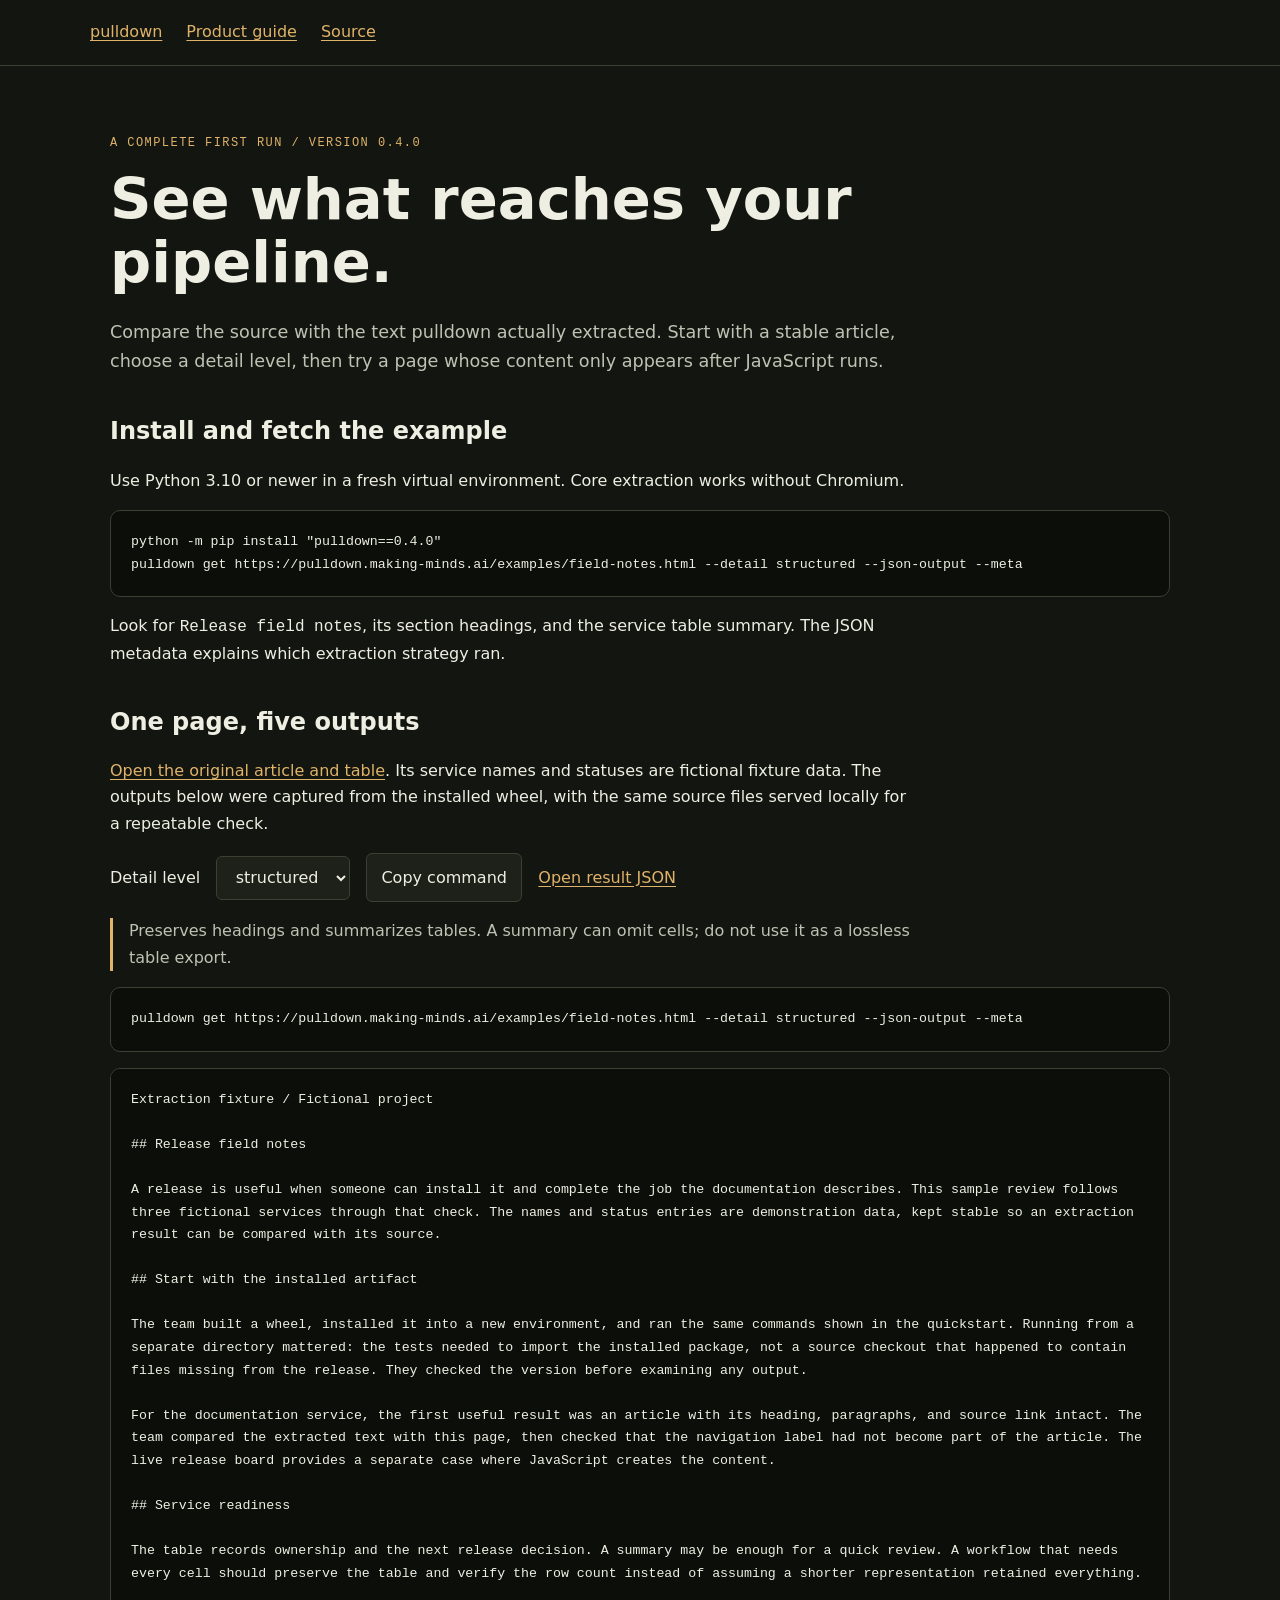
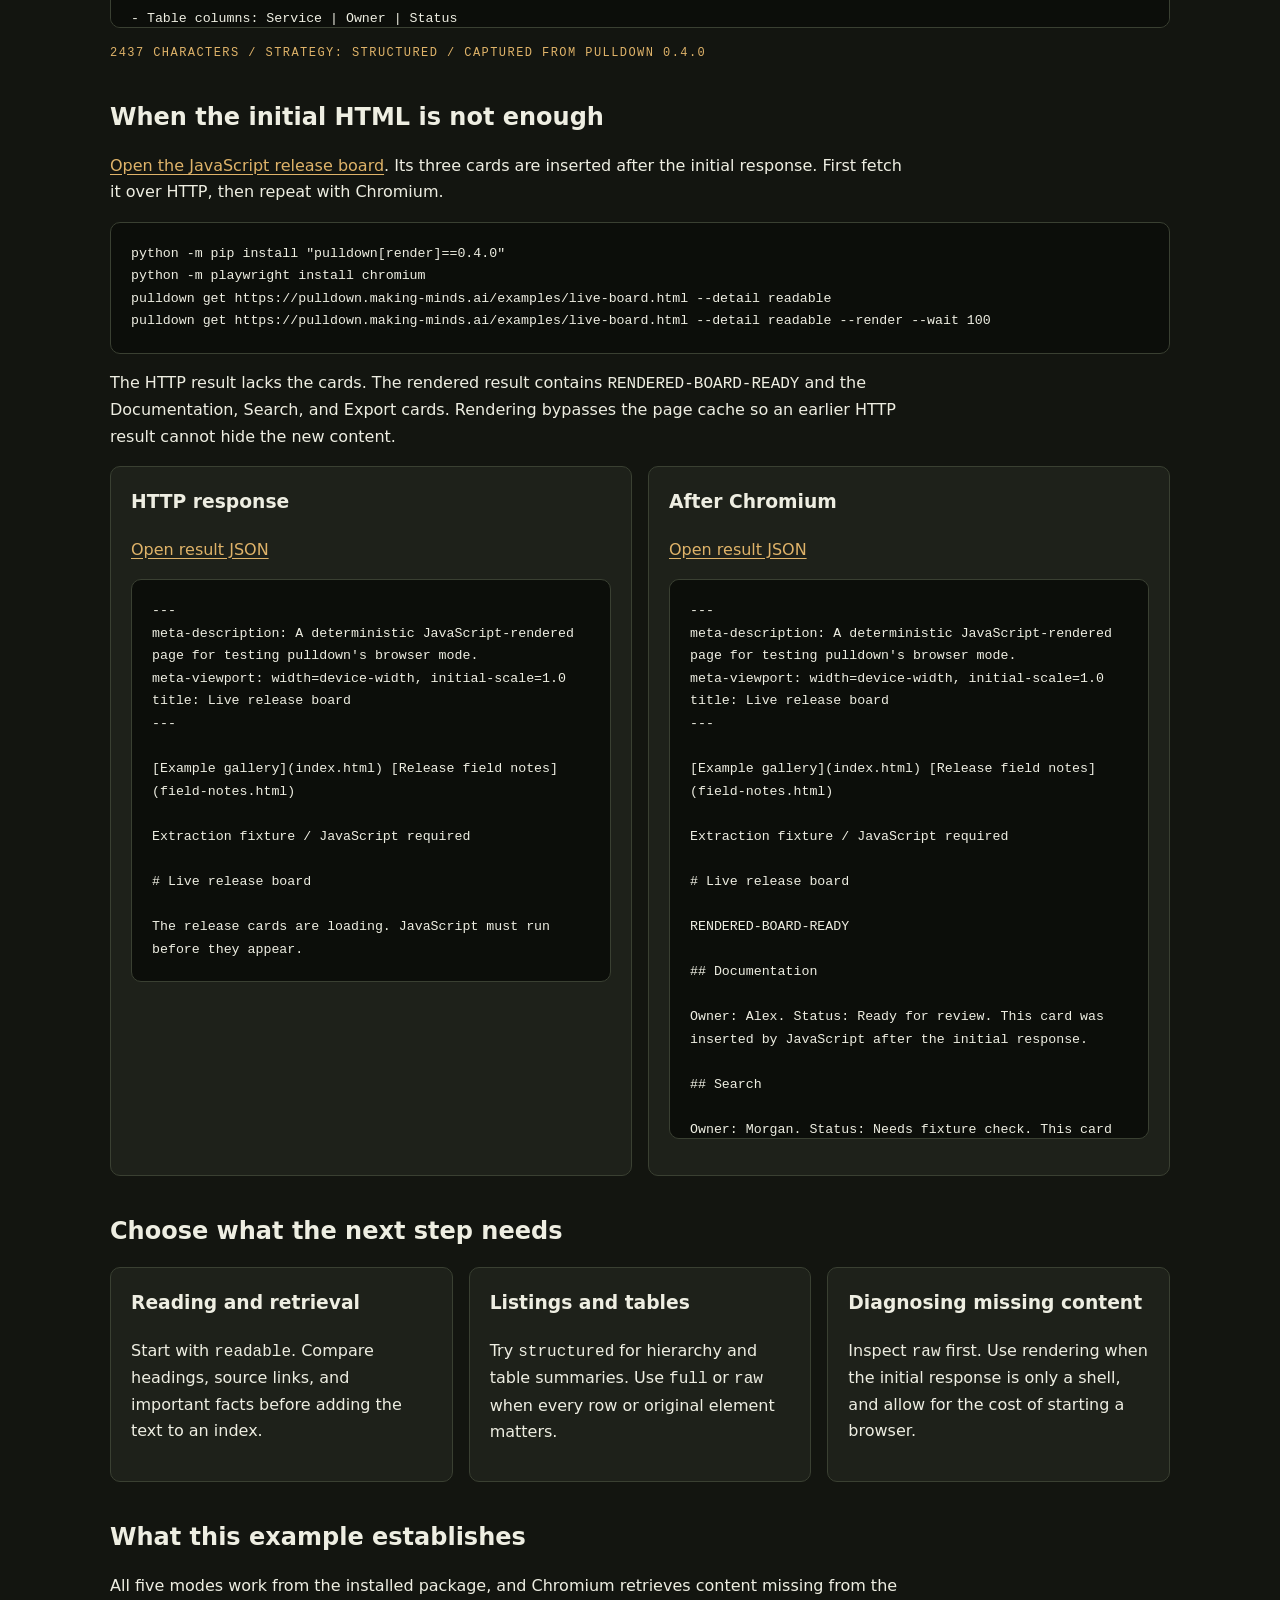
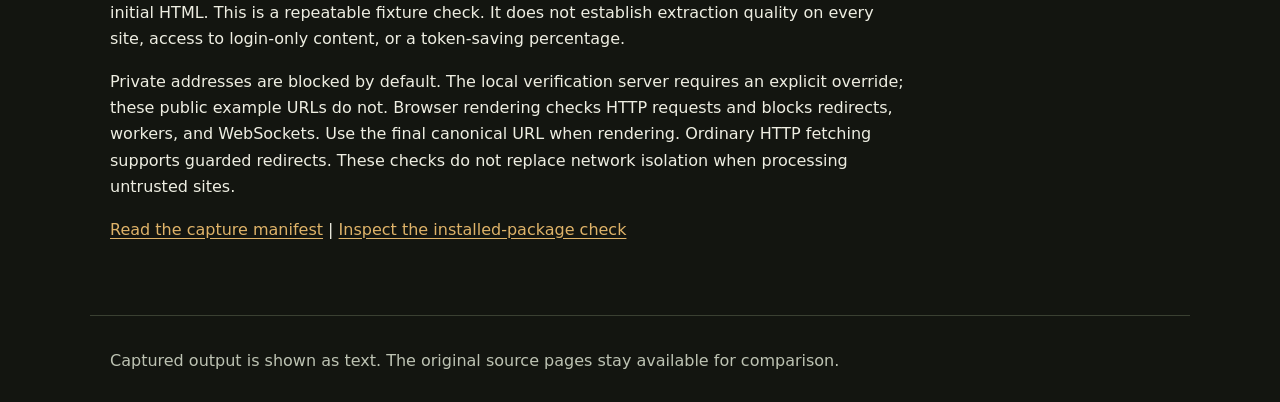
==== website/examples/index.html @ 7d005a9d "Make pulldown 0.4.0 installable with verified extraction examples" ====
<!DOCTYPE html>
<html lang="en" data-theme="dark">
<head>
  <meta charset="UTF-8">
  <meta name="viewport" content="width=device-width, initial-scale=1.0">
  <title>Compare real extraction results | pulldown</title>
  <meta name="description" content="Compare the same source page across all five pulldown modes, then see what Chromium adds to a JavaScript page.">
  <link rel="icon" type="image/svg+xml" href="../favicon.svg">
  <link rel="stylesheet" href="examples.css">
</head>
<body>
  <nav aria-label="Main navigation"><a href="../index.html">pulldown</a><a href="https://making-minds.ai/products/pulldown/">Product guide</a><a href="https://github.com/anthony-maio/pulldown">Source</a></nav>
  <main>
    <p class="eyebrow">A complete first run / Version 0.4.0</p>
    <h1>See what reaches your pipeline.</h1>
    <p class="intro">Compare the source with the text pulldown actually extracted. Start with a stable article, choose a detail level, then try a page whose content only appears after JavaScript runs.</p>
    <h2>Install and fetch the example</h2>
    <p>Use Python 3.10 or newer in a fresh virtual environment. Core extraction works without Chromium.</p>
    <pre><code>python -m pip install "pulldown==0.4.0"
pulldown get https://pulldown.making-minds.ai/examples/field-notes.html --detail structured --json-output --meta</code></pre>
    <p>Look for <code>Release field notes</code>, its section headings, and the service table summary. The JSON metadata explains which extraction strategy ran.</p>
    <h2>One page, five outputs</h2>
    <p><a href="field-notes.html" target="_blank" rel="noopener noreferrer">Open the original article and table</a>. Its service names and statuses are fictional fixture data. The outputs below were captured from the installed wheel, with the same source files served locally for a repeatable check.</p>
    <div class="controls"><label for="mode">Detail level</label><select id="mode"><option value="minimal">minimal</option><option value="readable">readable</option><option value="structured" selected>structured</option><option value="full">full</option><option value="raw">raw</option></select><button id="copy-command" type="button">Copy command</button><a id="download-result" href="outputs/field-notes-structured.json">Open result JSON</a></div>
    <p id="mode-note" class="note"></p>
    <pre id="mode-command"><code></code></pre>
    <pre class="output" id="mode-output" aria-label="Captured extraction output" tabindex="0">Loading the captured result...</pre>
    <p id="output-meta" class="eyebrow"></p><p id="copy-status" role="status" aria-live="polite"></p>
    <h2>When the initial HTML is not enough</h2>
    <p><a href="live-board.html" target="_blank" rel="noopener noreferrer">Open the JavaScript release board</a>. Its three cards are inserted after the initial response. First fetch it over HTTP, then repeat with Chromium.</p>
    <pre><code>python -m pip install "pulldown[render]==0.4.0"
python -m playwright install chromium
pulldown get https://pulldown.making-minds.ai/examples/live-board.html --detail readable
pulldown get https://pulldown.making-minds.ai/examples/live-board.html --detail readable --render --wait 100</code></pre>
    <p>The HTTP result lacks the cards. The rendered result contains <code>RENDERED-BOARD-READY</code> and the Documentation, Search, and Export cards. Rendering bypasses the page cache so an earlier HTTP result cannot hide the new content.</p>
    <div class="cards">
      <section class="card"><h3>HTTP response</h3><a href="outputs/live-board-http.json">Open result JSON</a><pre class="output" id="http-output" tabindex="0">Loading...</pre></section>
      <section class="card"><h3>After Chromium</h3><a href="outputs/live-board-rendered.json">Open result JSON</a><pre class="output" id="rendered-output" tabindex="0">Loading...</pre></section>
    </div>
    <h2>Choose what the next step needs</h2>
    <div class="cards"><div class="card"><h3>Reading and retrieval</h3><p>Start with <code>readable</code>. Compare headings, source links, and important facts before adding the text to an index.</p></div><div class="card"><h3>Listings and tables</h3><p>Try <code>structured</code> for hierarchy and table summaries. Use <code>full</code> or <code>raw</code> when every row or original element matters.</p></div><div class="card"><h3>Diagnosing missing content</h3><p>Inspect <code>raw</code> first. Use rendering when the initial response is only a shell, and allow for the cost of starting a browser.</p></div></div>
    <h2>What this example establishes</h2>
    <p>All five modes work from the installed package, and Chromium retrieves content missing from the initial HTML. This is a repeatable fixture check. It does not establish extraction quality on every site, access to login-only content, or a token-saving percentage.</p>
    <p>Private addresses are blocked by default. The local verification server requires an explicit override; these public example URLs do not. Browser rendering checks HTTP requests and blocks redirects, workers, and WebSockets. Use the final canonical URL when rendering. Ordinary HTTP fetching supports guarded redirects. These checks do not replace network isolation when processing untrusted sites.</p>
    <p><a href="outputs/manifest.json">Read the capture manifest</a> | <a href="https://github.com/anthony-maio/pulldown/blob/main/scripts/smoke-installed.py">Inspect the installed-package check</a></p>
  </main>
  <footer>Captured output is shown as text. The original source pages stay available for comparison.</footer>
  <script>
    const mode = document.getElementById('mode');
    const notes = {
      minimal: 'Plain text for a small representation. Links and table structure are not preserved.',
      readable: 'The router chooses an extraction strategy for this page. Inspect the metadata along with the content.',
      structured: 'Preserves headings and summarizes tables. A summary can omit cells; do not use it as a lossless table export.',
      full: 'Converts the complete page, including navigation and footer content.',
      raw: 'The original HTML response, shown as text. Use it to inspect what the server returned.'
    };
    let selectedCommand = '';
    async function showMode() {
      const chosen = mode.value;
      selectedCommand = 'pulldown get https://pulldown.making-minds.ai/examples/field-notes.html --detail ' + chosen + ' --json-output --meta';
      document.querySelector('#mode-command code').textContent = selectedCommand;
      document.getElementById('mode-note').textContent = notes[chosen];
      document.getElementById('download-result').href = 'outputs/field-notes-' + chosen + '.json';
      document.getElementById('output-meta').textContent = '';
      try {
        const response = await fetch('outputs/field-notes-' + chosen + '.json');
        if (!response.ok) throw new Error('Result unavailable');
        const result = await response.json();
        if (mode.value !== chosen) return;
        document.getElementById('mode-output').textContent = result.content;
        const strategy = result.meta && result.meta.routing && result.meta.routing.strategy_used;
        document.getElementById('output-meta').textContent = result.content.length + ' characters' + (strategy ? ' / Strategy: ' + strategy : '') + ' / Captured from pulldown 0.4.0';
      } catch (error) {
        if (mode.value === chosen) document.getElementById('mode-output').textContent = 'The capture could not be loaded. Open the result JSON or run the command above.';
      }
    }
    async function showBoard(name, target) {
      try {
        const response = await fetch('outputs/live-board-' + name + '.json');
        if (!response.ok) throw new Error('Result unavailable');
        document.getElementById(target).textContent = (await response.json()).content;
      } catch (error) { document.getElementById(target).textContent = 'Capture unavailable. Run the command above to compare this source.'; }
    }
    mode.addEventListener('change', showMode);
    document.getElementById('copy-command').addEventListener('click', async function () {
      try { await navigator.clipboard.writeText(selectedCommand); document.getElementById('copy-status').textContent = 'Command copied.'; }
      catch (error) { document.getElementById('copy-status').textContent = 'Select and copy the command above.'; }
    });
    showMode(); showBoard('http', 'http-output'); showBoard('rendered', 'rendered-output');
  </script>
</body>
</html>
---- website/examples/examples.css ----
:root { color-scheme: dark; --bg: #131510; --panel: #1e211a; --text: #eeeee2; --muted: #bdc3b3; --accent: #dfb369; --line: #3a4032; }
* { box-sizing: border-box; }
body { margin: 0; background: var(--bg); color: var(--text); font: 16px/1.65 system-ui, sans-serif; }
a { color: var(--accent); text-underline-offset: 3px; }
nav { display: flex; flex-wrap: wrap; gap: 1.5rem; padding: 1.2rem max(1.25rem, calc((100vw - 1100px)/2)); border-bottom: 1px solid var(--line); }
main { max-width: 1100px; padding: 3.5rem 1.25rem; margin: auto; }
h1 { font-size: clamp(2rem, 4.5vw, 3.6rem); line-height: 1.1; max-width: 900px; margin: 1rem 0 1.5rem; }
h2 { font-size: 1.5rem; line-height: 1.3; margin-top: 2.5rem; }
p { max-width: 800px; }
.eyebrow { text-transform: uppercase; letter-spacing: .12em; font: .75rem/1.5 ui-monospace, monospace; color: var(--accent); }
.intro { font-size: 1.1rem; color: var(--muted); }
pre { margin: 1rem 0; padding: 1.25rem; border: 1px solid var(--line); border-radius: 10px; background: #0c0e0a; overflow: auto; font: .83rem/1.7 ui-monospace, monospace; tab-size: 2; }
code { overflow-wrap: anywhere; }
pre code { overflow-wrap: normal; }
button, select { color: var(--text); background: var(--panel); border: 1px solid var(--line); padding: .65rem .9rem; border-radius: 6px; font: inherit; }
button { cursor: pointer; }
button:hover, select:hover { border-color: var(--accent); }
button:focus-visible, select:focus-visible, a:focus-visible { outline: 2px solid var(--accent); outline-offset: 4px; }
.controls { display: flex; flex-wrap: wrap; align-items: center; gap: 1rem; }
.output { max-height: 560px; white-space: pre-wrap; overflow-wrap: anywhere; }
.cards { display: grid; grid-template-columns: repeat(auto-fit, minmax(min(100%, 240px), 1fr)); gap: 1rem; }
.card { border: 1px solid var(--line); border-radius: 10px; padding: 1.25rem; background: var(--panel); }
.card h3 { margin-top: 0; }
.note { border-left: 3px solid var(--accent); padding-left: 1rem; color: var(--muted); }
.table-wrap { overflow-x: auto; }
table { width: 100%; border-collapse: collapse; margin: 1.5rem 0; }
th, td { padding: .75rem; border: 1px solid var(--line); text-align: left; }
caption { text-align: left; color: var(--muted); margin-bottom: .5rem; }
footer { max-width: 1100px; margin: auto; padding: 2rem 1.25rem; color: var(--muted); border-top: 1px solid var(--line); }
.source-page main { max-width: 850px; }
.source-page nav span { color: var(--muted); }
@media (max-width: 500px) { main { padding-top: 2rem; } th, td { padding: .5rem; } }
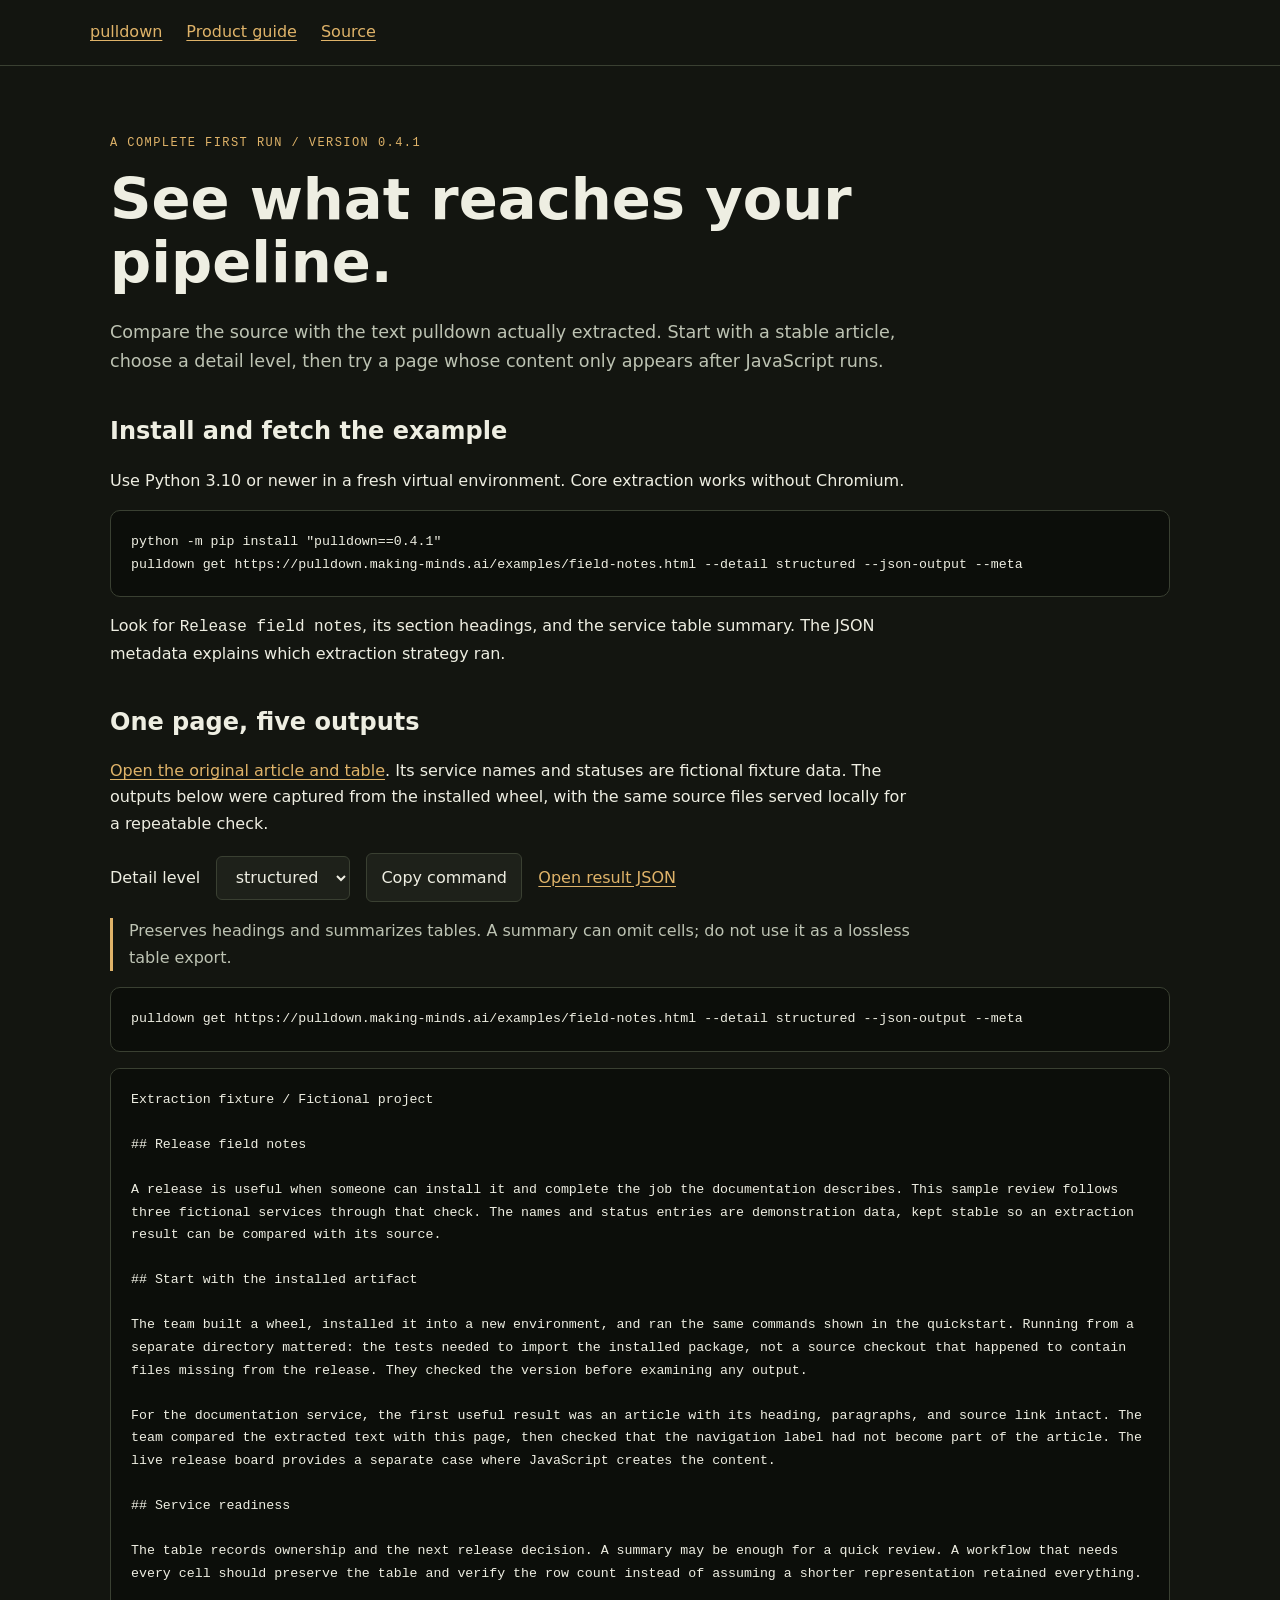
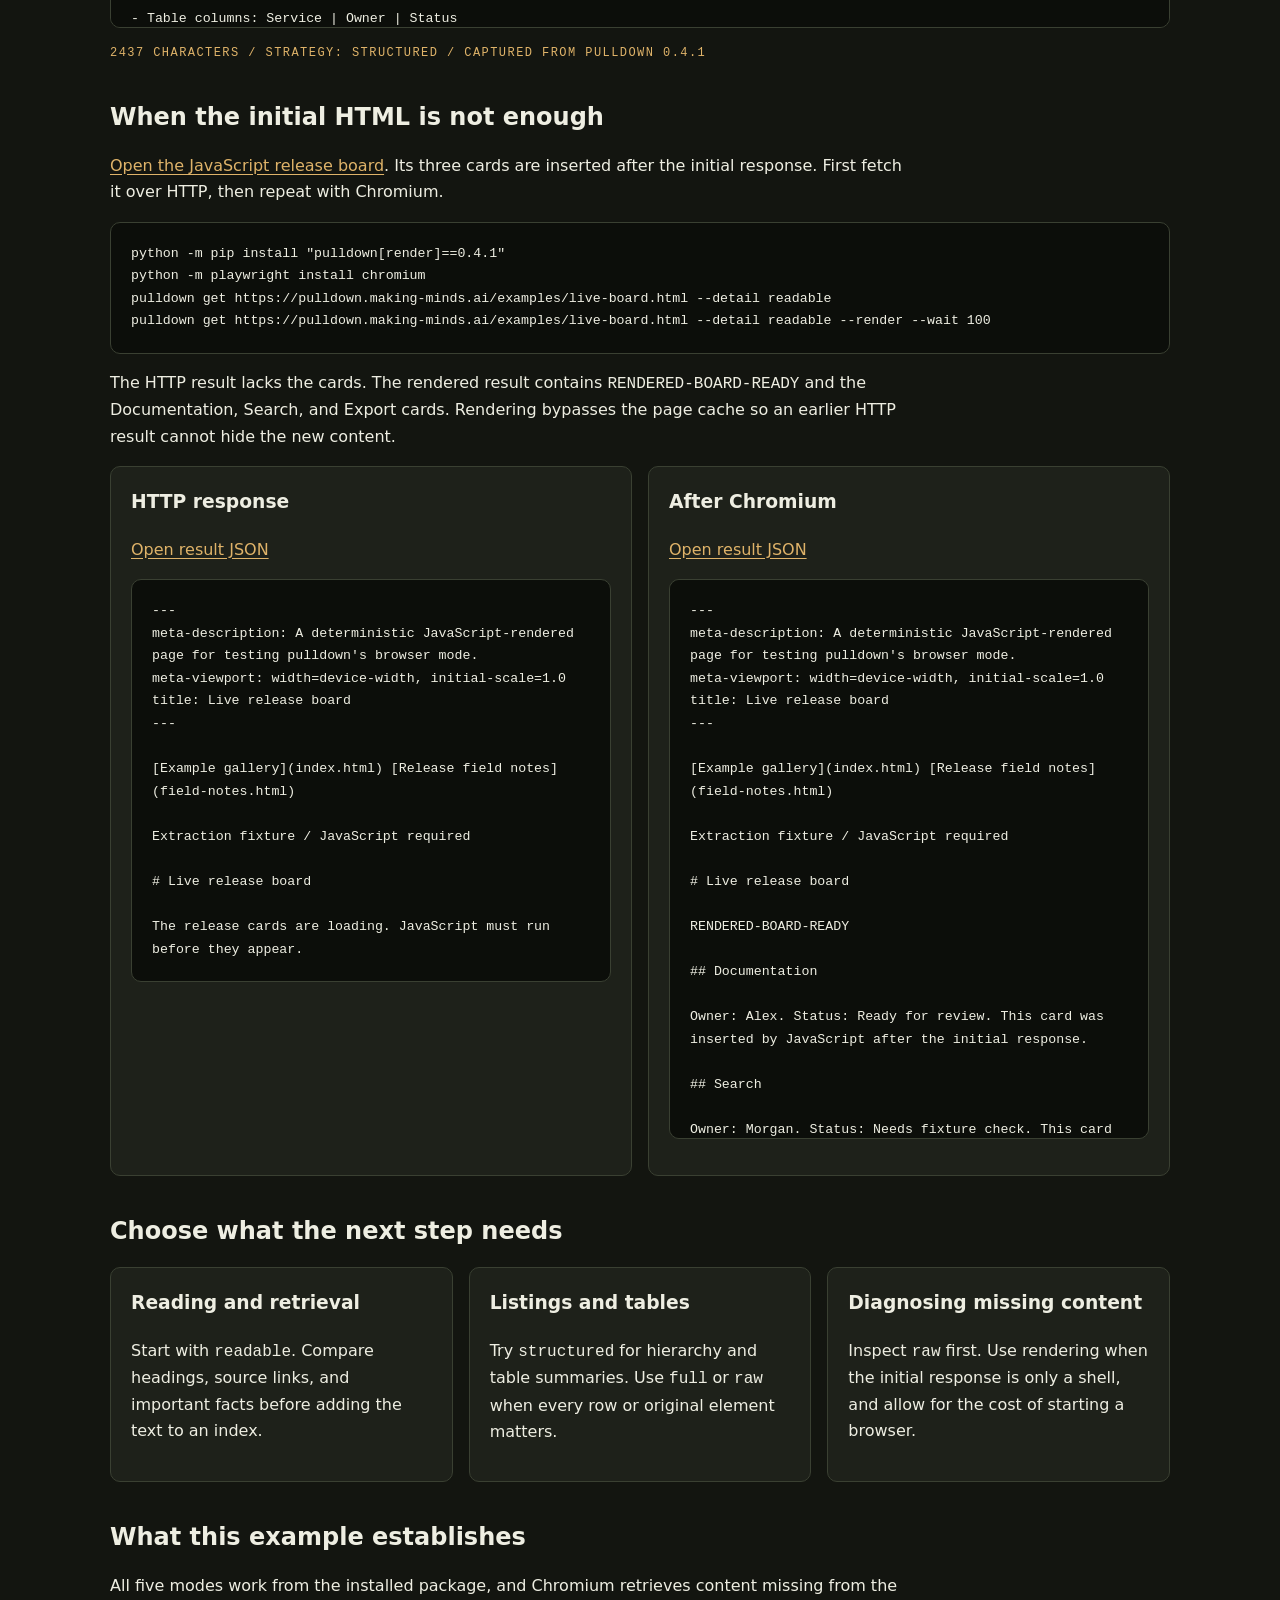
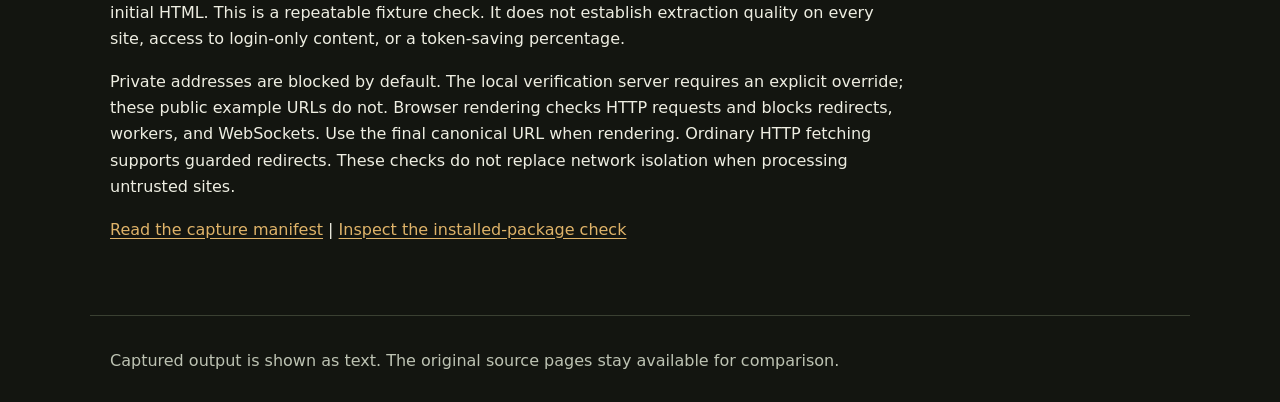
==== commit f666f31e: "Release verified pulldown package and examples as 0.4.1" ====
--- a/website/examples/index.html
+++ b/website/examples/index.html
@@ -11,12 +11,12 @@
 <body>
   <nav aria-label="Main navigation"><a href="../index.html">pulldown</a><a href="https://making-minds.ai/products/pulldown/">Product guide</a><a href="https://github.com/anthony-maio/pulldown">Source</a></nav>
   <main>
-    <p class="eyebrow">A complete first run / Version 0.4.0</p>
+    <p class="eyebrow">A complete first run / Version 0.4.1</p>
     <h1>See what reaches your pipeline.</h1>
     <p class="intro">Compare the source with the text pulldown actually extracted. Start with a stable article, choose a detail level, then try a page whose content only appears after JavaScript runs.</p>
     <h2>Install and fetch the example</h2>
     <p>Use Python 3.10 or newer in a fresh virtual environment. Core extraction works without Chromium.</p>
-    <pre><code>python -m pip install "pulldown==0.4.0"
+    <pre><code>python -m pip install "pulldown==0.4.1"
 pulldown get https://pulldown.making-minds.ai/examples/field-notes.html --detail structured --json-output --meta</code></pre>
     <p>Look for <code>Release field notes</code>, its section headings, and the service table summary. The JSON metadata explains which extraction strategy ran.</p>
     <h2>One page, five outputs</h2>
@@ -28,7 +28,7 @@
     <p id="output-meta" class="eyebrow"></p><p id="copy-status" role="status" aria-live="polite"></p>
     <h2>When the initial HTML is not enough</h2>
     <p><a href="live-board.html" target="_blank" rel="noopener noreferrer">Open the JavaScript release board</a>. Its three cards are inserted after the initial response. First fetch it over HTTP, then repeat with Chromium.</p>
-    <pre><code>python -m pip install "pulldown[render]==0.4.0"
+    <pre><code>python -m pip install "pulldown[render]==0.4.1"
 python -m playwright install chromium
 pulldown get https://pulldown.making-minds.ai/examples/live-board.html --detail readable
 pulldown get https://pulldown.making-minds.ai/examples/live-board.html --detail readable --render --wait 100</code></pre>
@@ -69,7 +69,7 @@
         if (mode.value !== chosen) return;
         document.getElementById('mode-output').textContent = result.content;
         const strategy = result.meta && result.meta.routing && result.meta.routing.strategy_used;
-        document.getElementById('output-meta').textContent = result.content.length + ' characters' + (strategy ? ' / Strategy: ' + strategy : '') + ' / Captured from pulldown 0.4.0';
+        document.getElementById('output-meta').textContent = result.content.length + ' characters' + (strategy ? ' / Strategy: ' + strategy : '') + ' / Captured from pulldown 0.4.1';
       } catch (error) {
         if (mode.value === chosen) document.getElementById('mode-output').textContent = 'The capture could not be loaded. Open the result JSON or run the command above.';
       }
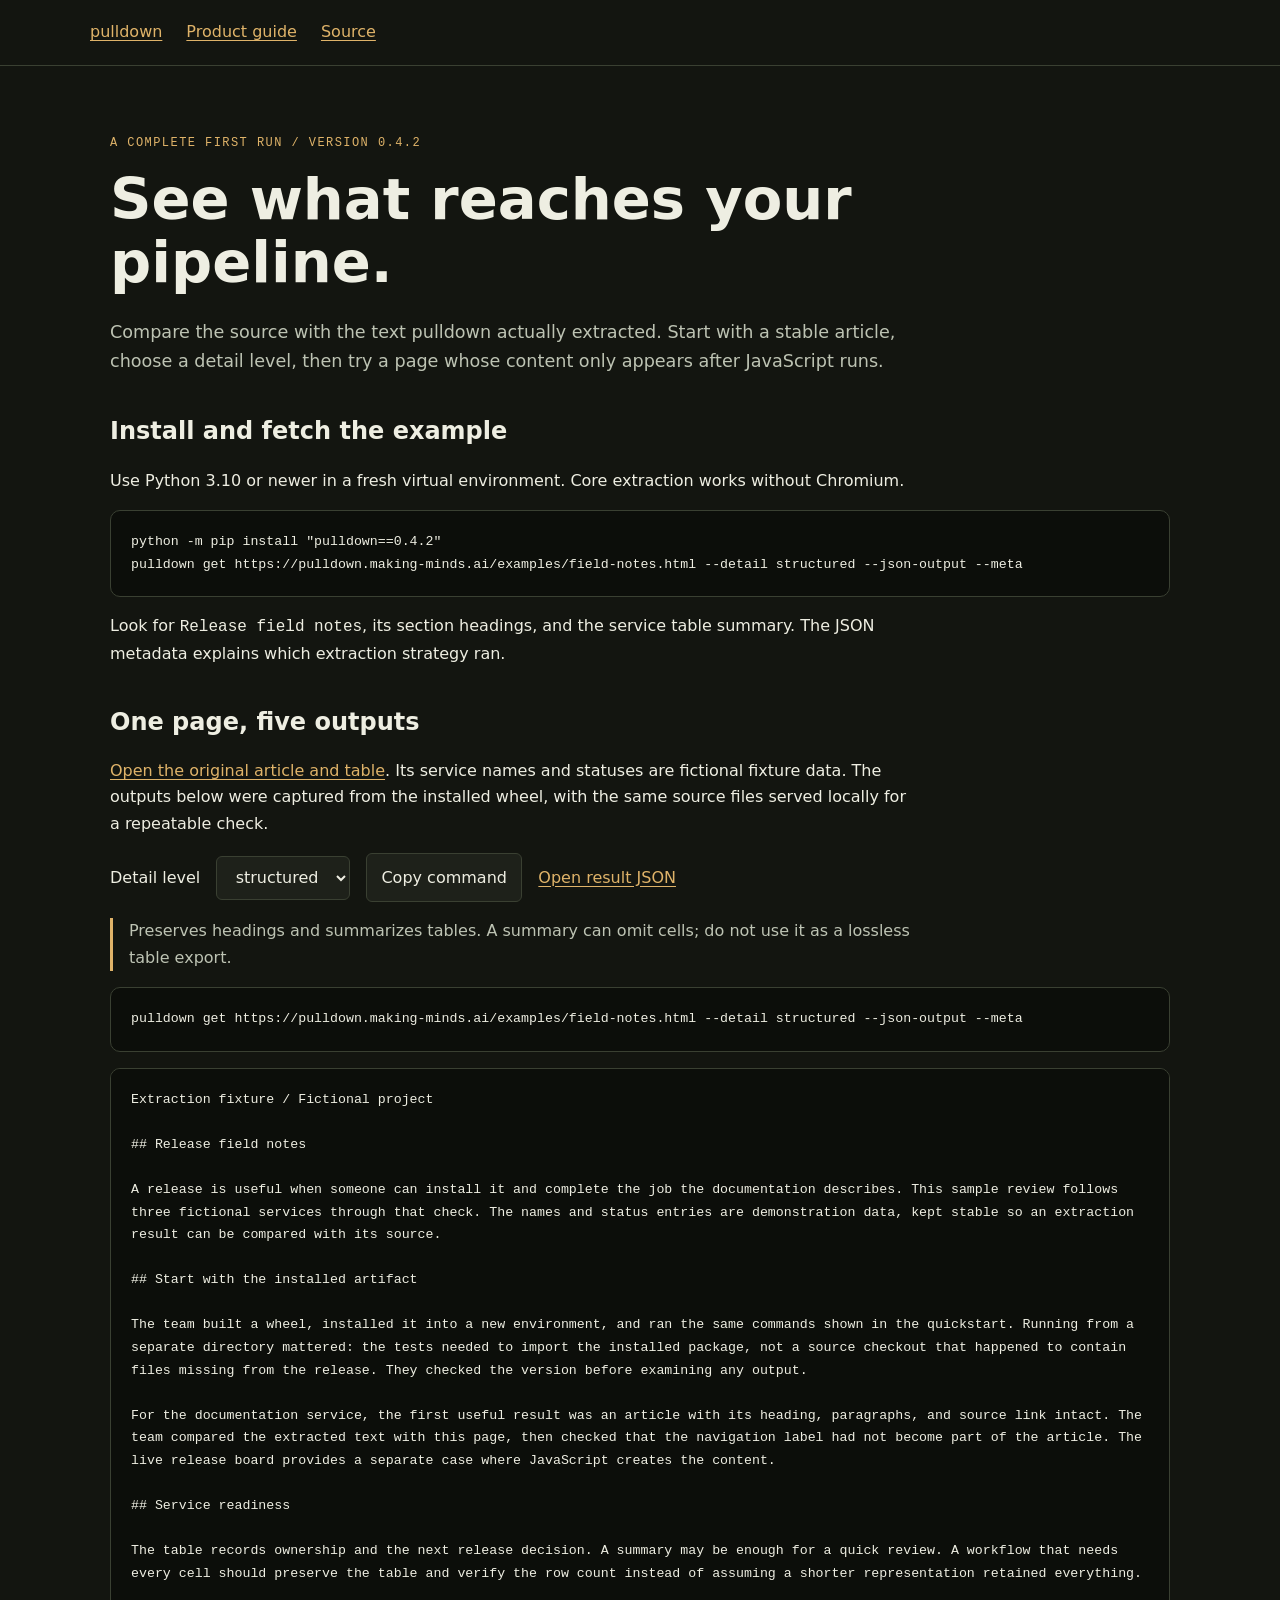
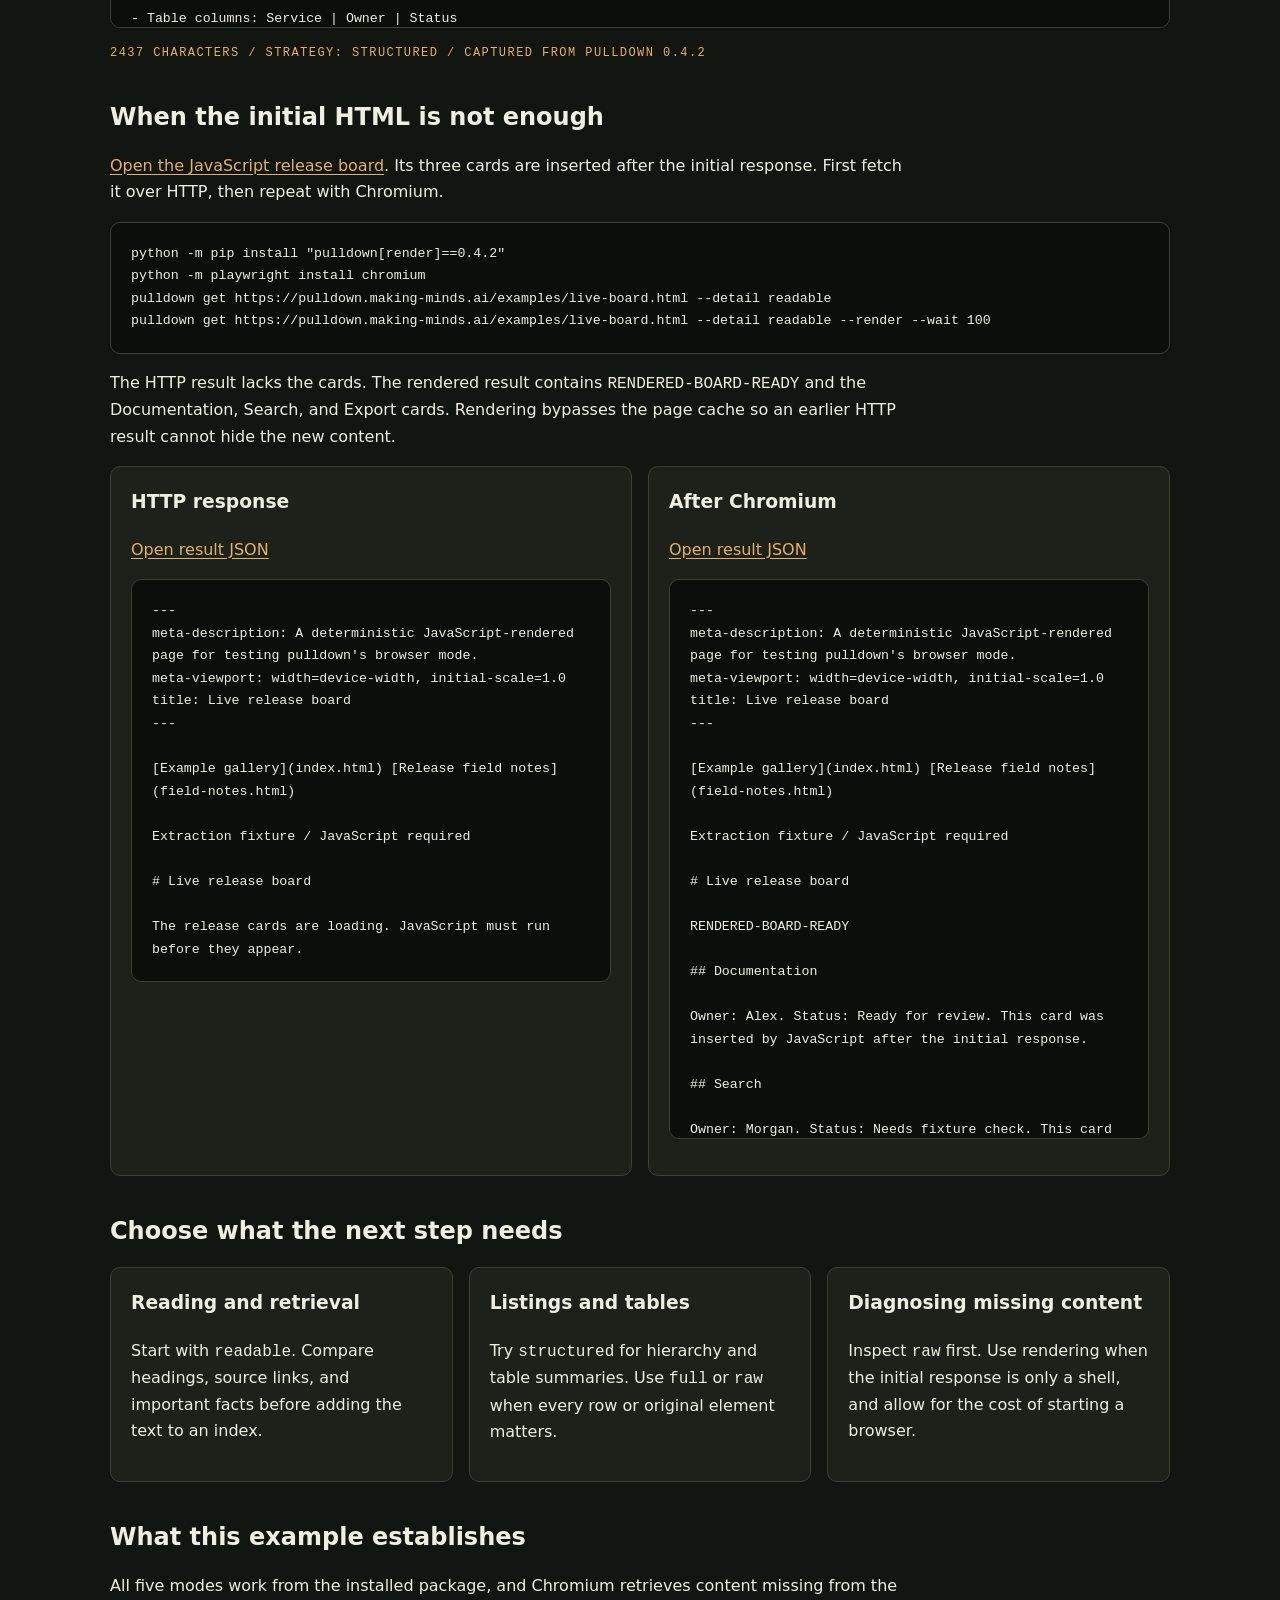
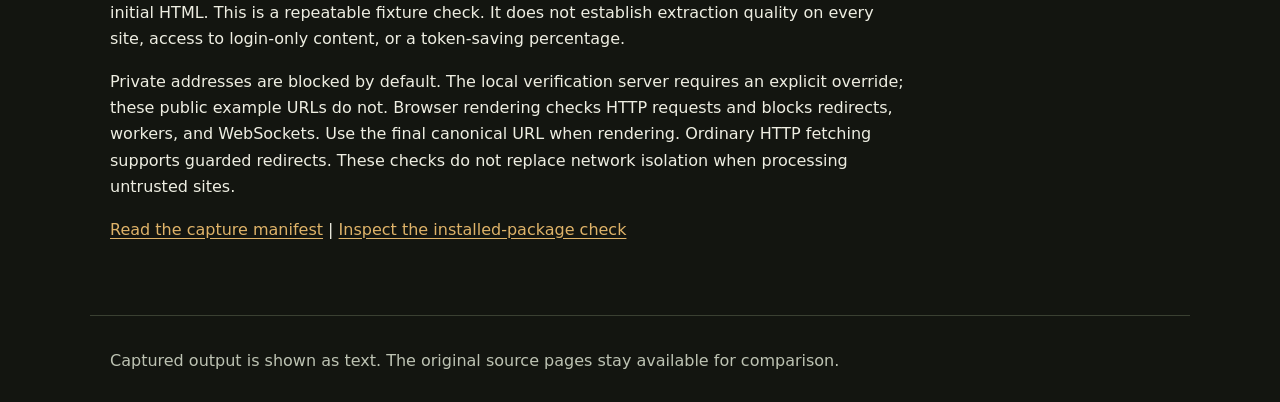
==== commit abd9100d: "Keep skill guidance stable across pulldown patch releases" ====
--- a/website/examples/index.html
+++ b/website/examples/index.html
@@ -11,12 +11,12 @@
 <body>
   <nav aria-label="Main navigation"><a href="../index.html">pulldown</a><a href="https://making-minds.ai/products/pulldown/">Product guide</a><a href="https://github.com/anthony-maio/pulldown">Source</a></nav>
   <main>
-    <p class="eyebrow">A complete first run / Version 0.4.1</p>
+    <p class="eyebrow">A complete first run / Version 0.4.2</p>
     <h1>See what reaches your pipeline.</h1>
     <p class="intro">Compare the source with the text pulldown actually extracted. Start with a stable article, choose a detail level, then try a page whose content only appears after JavaScript runs.</p>
     <h2>Install and fetch the example</h2>
     <p>Use Python 3.10 or newer in a fresh virtual environment. Core extraction works without Chromium.</p>
-    <pre><code>python -m pip install "pulldown==0.4.1"
+    <pre><code>python -m pip install "pulldown==0.4.2"
 pulldown get https://pulldown.making-minds.ai/examples/field-notes.html --detail structured --json-output --meta</code></pre>
     <p>Look for <code>Release field notes</code>, its section headings, and the service table summary. The JSON metadata explains which extraction strategy ran.</p>
     <h2>One page, five outputs</h2>
@@ -28,7 +28,7 @@
     <p id="output-meta" class="eyebrow"></p><p id="copy-status" role="status" aria-live="polite"></p>
     <h2>When the initial HTML is not enough</h2>
     <p><a href="live-board.html" target="_blank" rel="noopener noreferrer">Open the JavaScript release board</a>. Its three cards are inserted after the initial response. First fetch it over HTTP, then repeat with Chromium.</p>
-    <pre><code>python -m pip install "pulldown[render]==0.4.1"
+    <pre><code>python -m pip install "pulldown[render]==0.4.2"
 python -m playwright install chromium
 pulldown get https://pulldown.making-minds.ai/examples/live-board.html --detail readable
 pulldown get https://pulldown.making-minds.ai/examples/live-board.html --detail readable --render --wait 100</code></pre>
@@ -69,7 +69,7 @@
         if (mode.value !== chosen) return;
         document.getElementById('mode-output').textContent = result.content;
         const strategy = result.meta && result.meta.routing && result.meta.routing.strategy_used;
-        document.getElementById('output-meta').textContent = result.content.length + ' characters' + (strategy ? ' / Strategy: ' + strategy : '') + ' / Captured from pulldown 0.4.1';
+        document.getElementById('output-meta').textContent = result.content.length + ' characters' + (strategy ? ' / Strategy: ' + strategy : '') + ' / Captured from pulldown 0.4.2';
       } catch (error) {
         if (mode.value === chosen) document.getElementById('mode-output').textContent = 'The capture could not be loaded. Open the result JSON or run the command above.';
       }
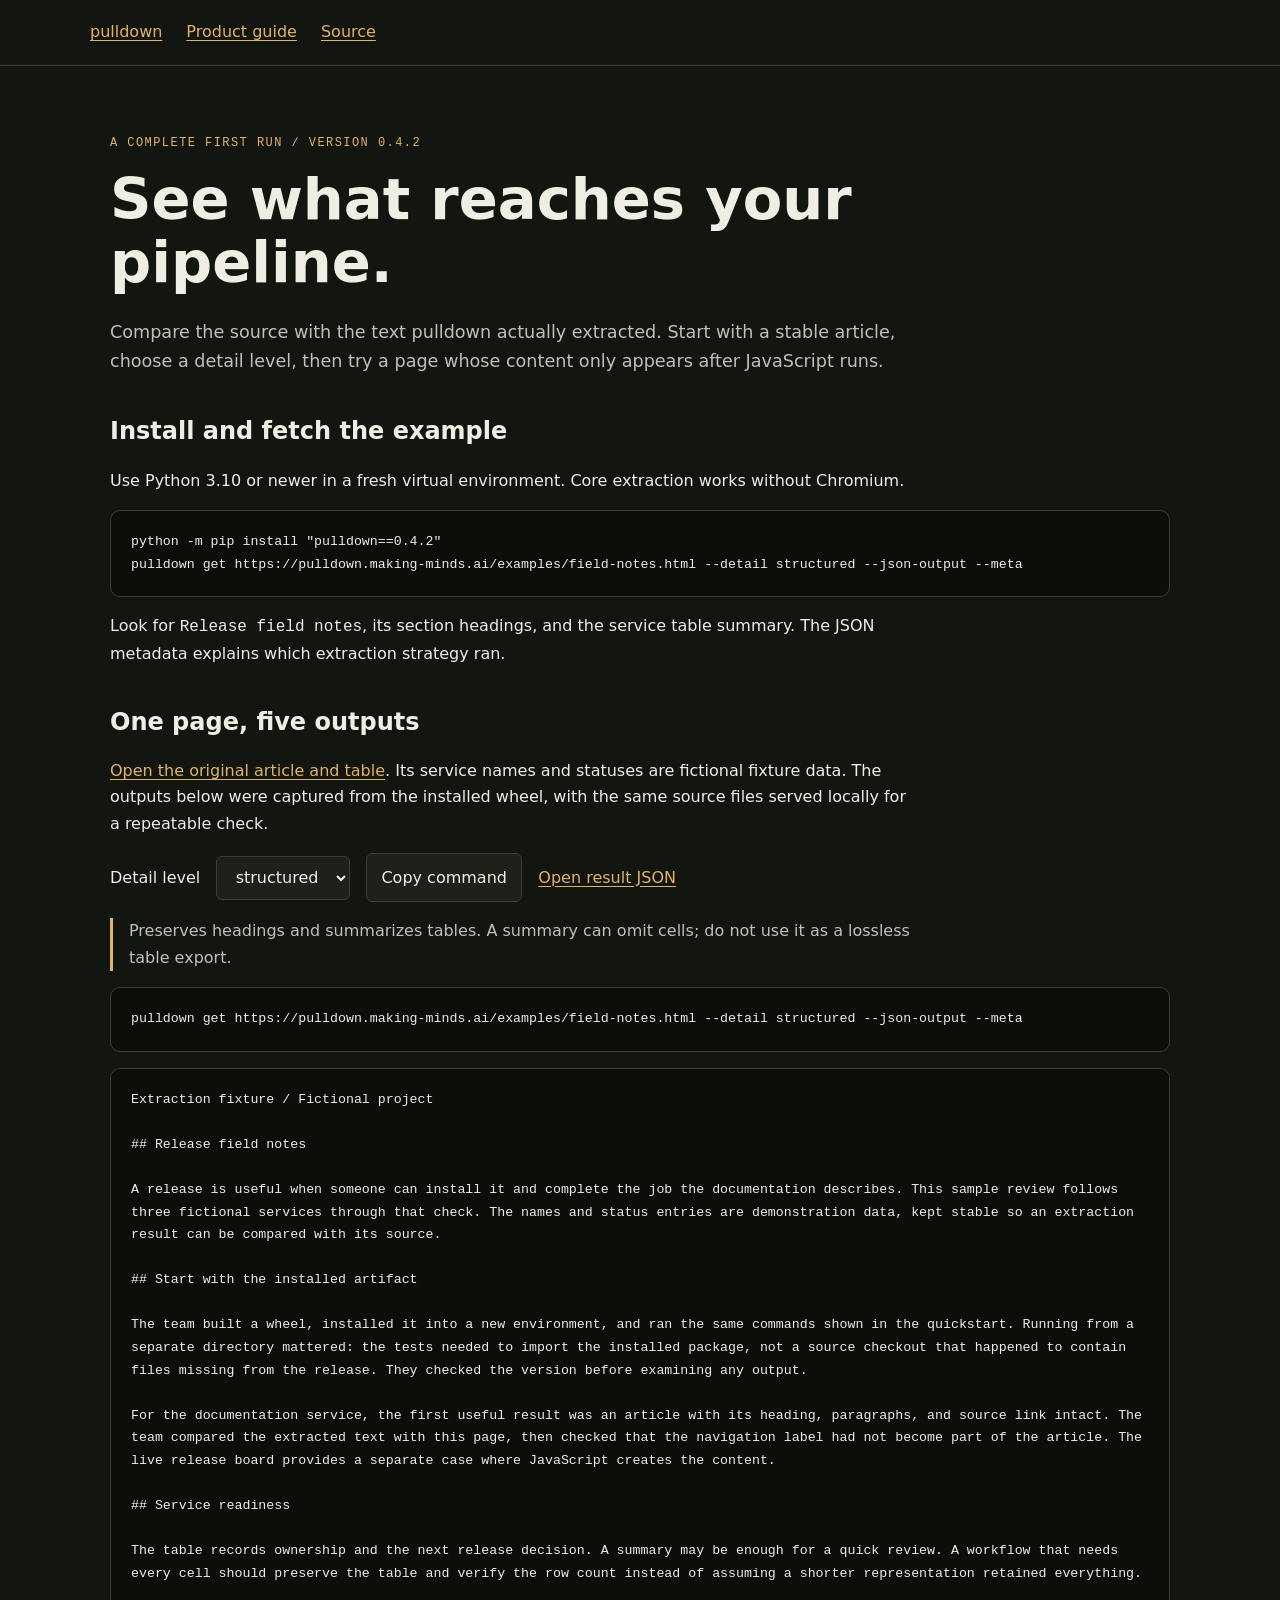
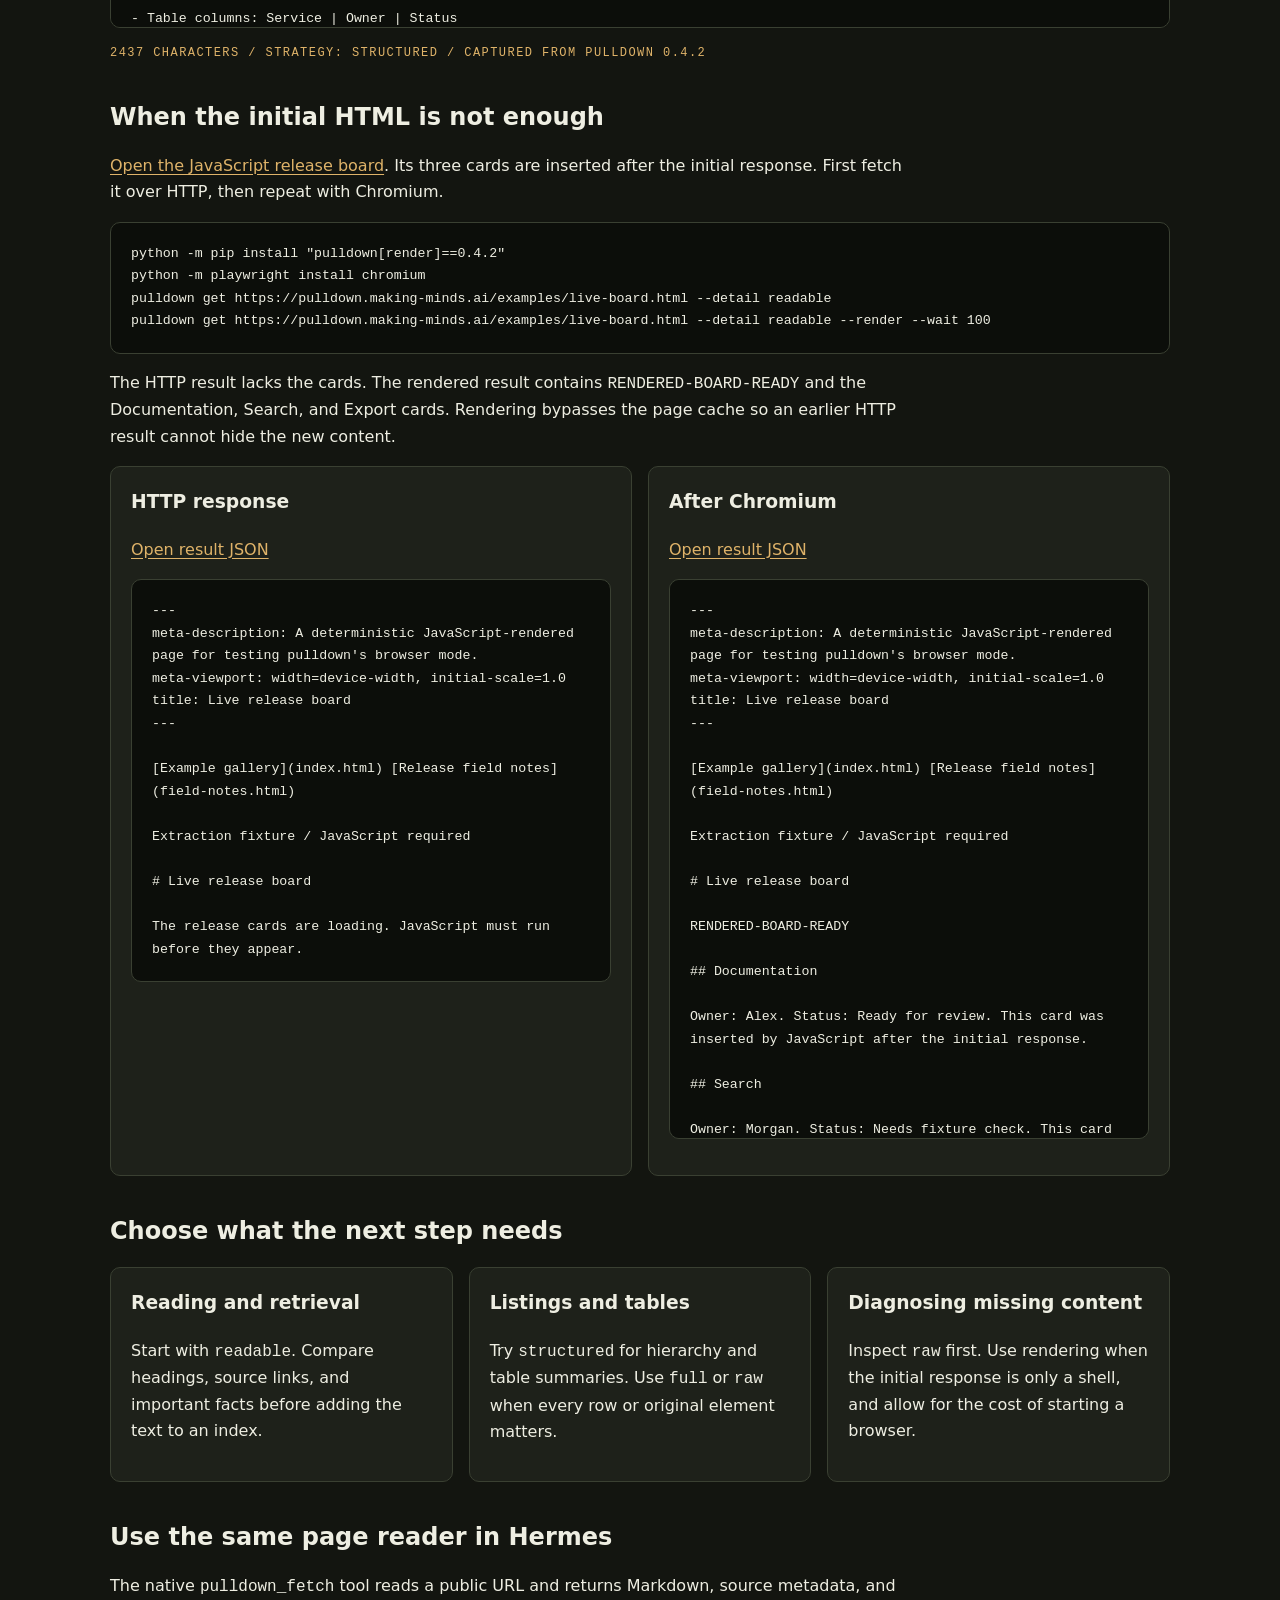
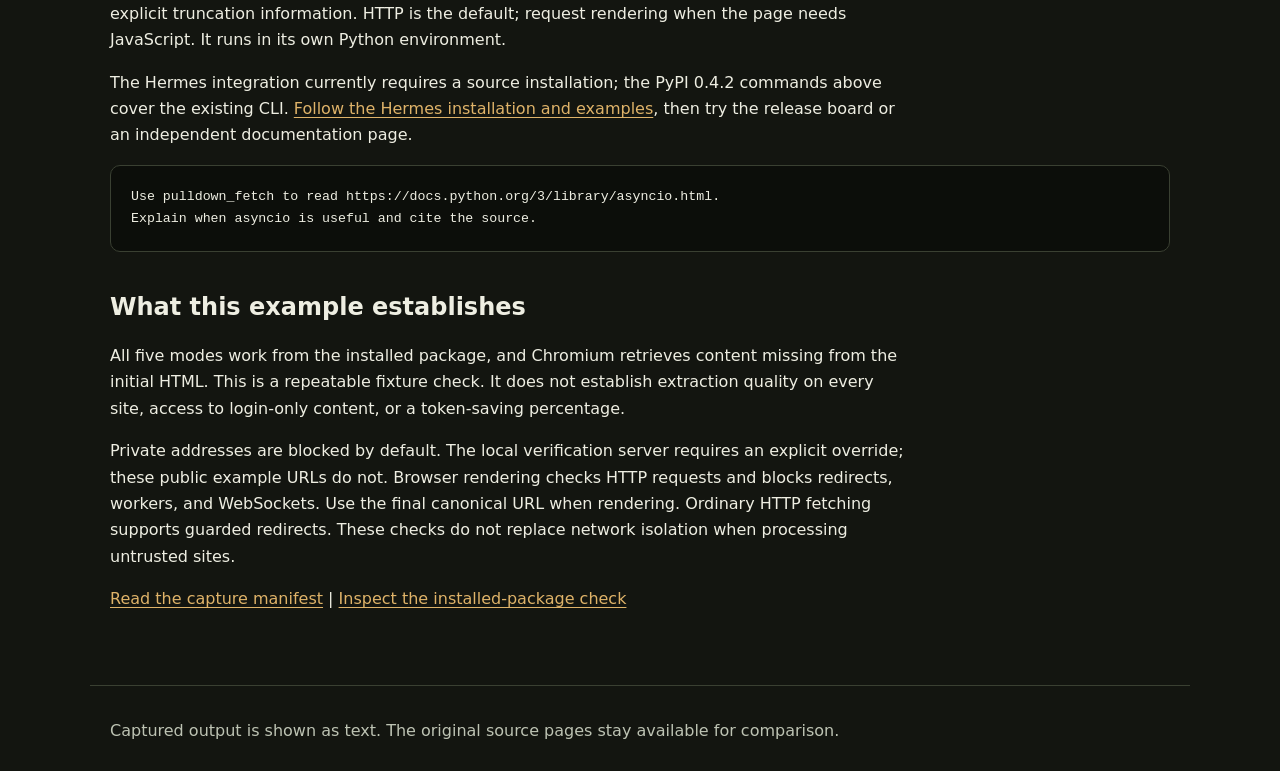
==== commit 40408fe2: "feat: add verified native Hermes page reading" ====
--- a/website/examples/index.html
+++ b/website/examples/index.html
@@ -39,6 +39,11 @@
     </div>
     <h2>Choose what the next step needs</h2>
     <div class="cards"><div class="card"><h3>Reading and retrieval</h3><p>Start with <code>readable</code>. Compare headings, source links, and important facts before adding the text to an index.</p></div><div class="card"><h3>Listings and tables</h3><p>Try <code>structured</code> for hierarchy and table summaries. Use <code>full</code> or <code>raw</code> when every row or original element matters.</p></div><div class="card"><h3>Diagnosing missing content</h3><p>Inspect <code>raw</code> first. Use rendering when the initial response is only a shell, and allow for the cost of starting a browser.</p></div></div>
+    <h2>Use the same page reader in Hermes</h2>
+    <p>The native <code>pulldown_fetch</code> tool reads a public URL and returns Markdown, source metadata, and explicit truncation information. HTTP is the default; request rendering when the page needs JavaScript. It runs in its own Python environment.</p>
+    <p>The Hermes integration currently requires a source installation; the PyPI 0.4.2 commands above cover the existing CLI. <a href="https://github.com/anthony-maio/pulldown/blob/main/docs/hermes.md">Follow the Hermes installation and examples</a>, then try the release board or an independent documentation page.</p>
+    <pre><code>Use pulldown_fetch to read https://docs.python.org/3/library/asyncio.html.
+Explain when asyncio is useful and cite the source.</code></pre>
     <h2>What this example establishes</h2>
     <p>All five modes work from the installed package, and Chromium retrieves content missing from the initial HTML. This is a repeatable fixture check. It does not establish extraction quality on every site, access to login-only content, or a token-saving percentage.</p>
     <p>Private addresses are blocked by default. The local verification server requires an explicit override; these public example URLs do not. Browser rendering checks HTTP requests and blocks redirects, workers, and WebSockets. Use the final canonical URL when rendering. Ordinary HTTP fetching supports guarded redirects. These checks do not replace network isolation when processing untrusted sites.</p>
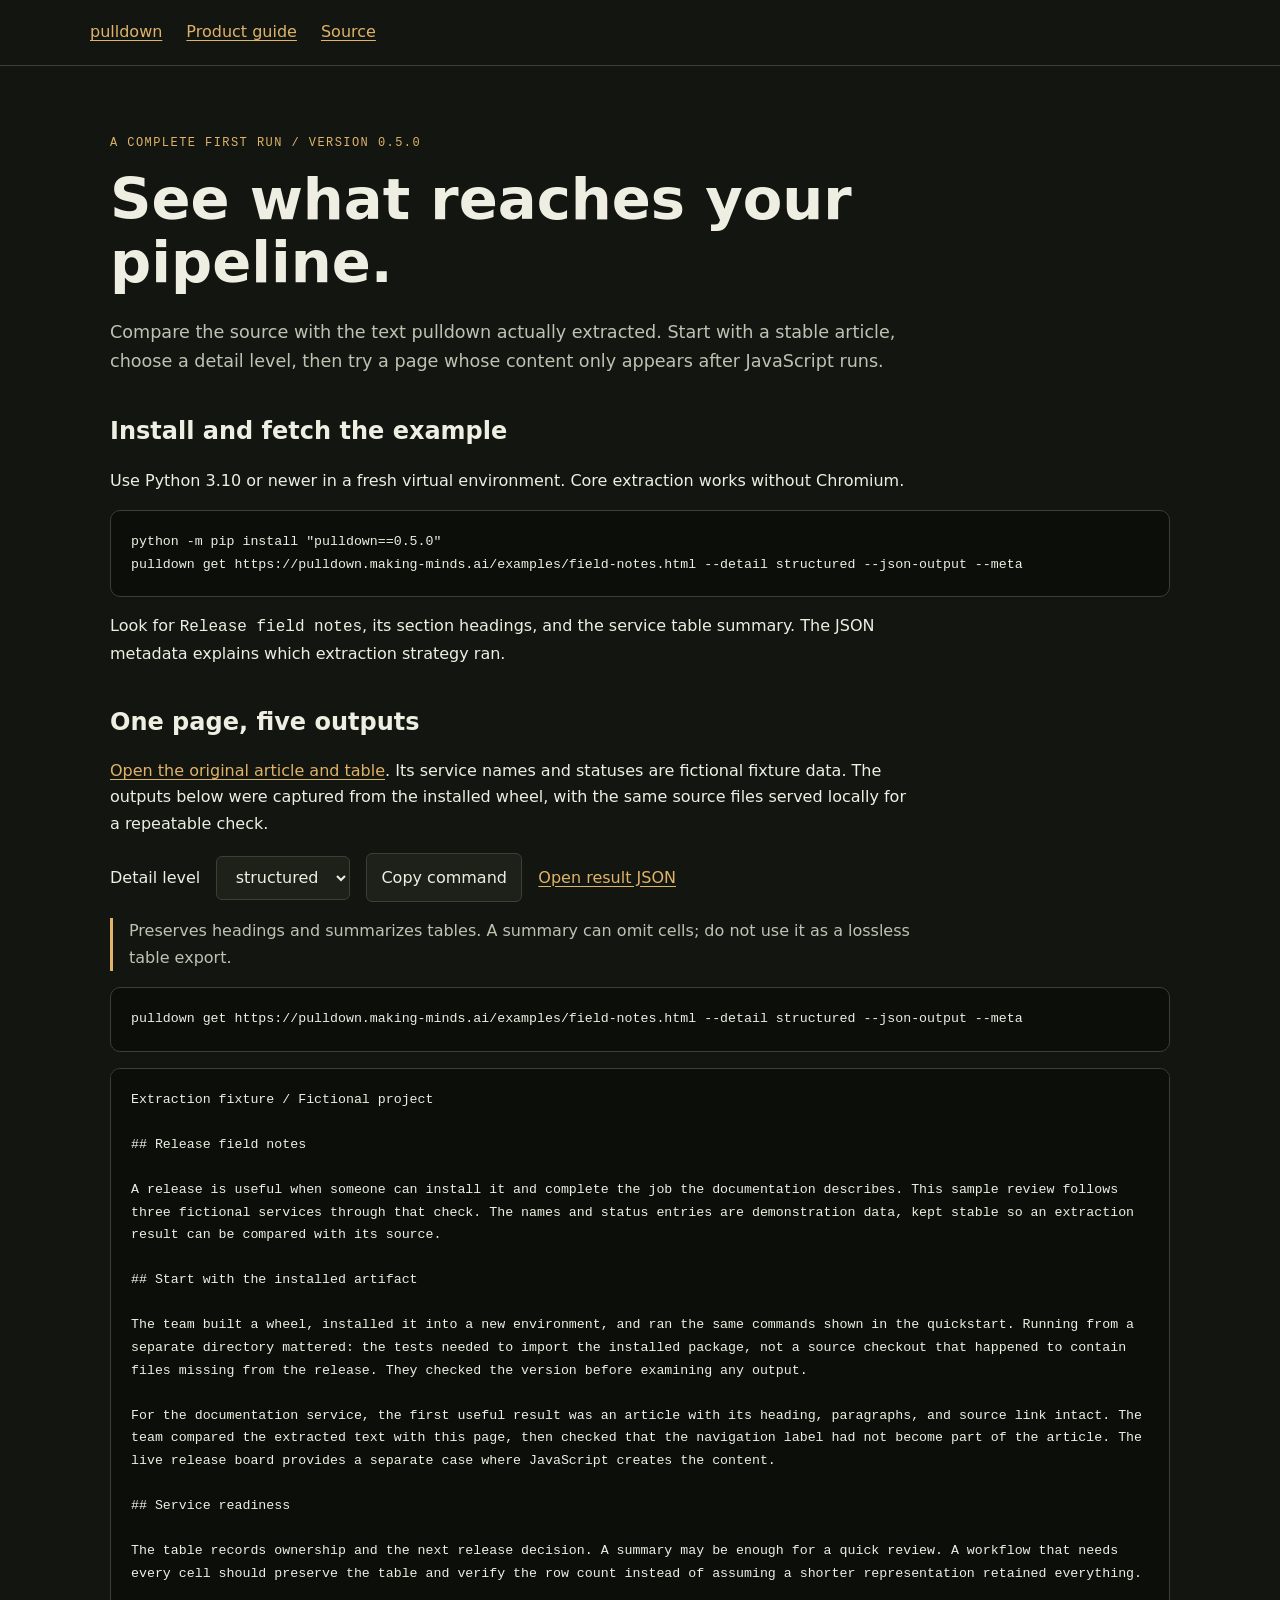
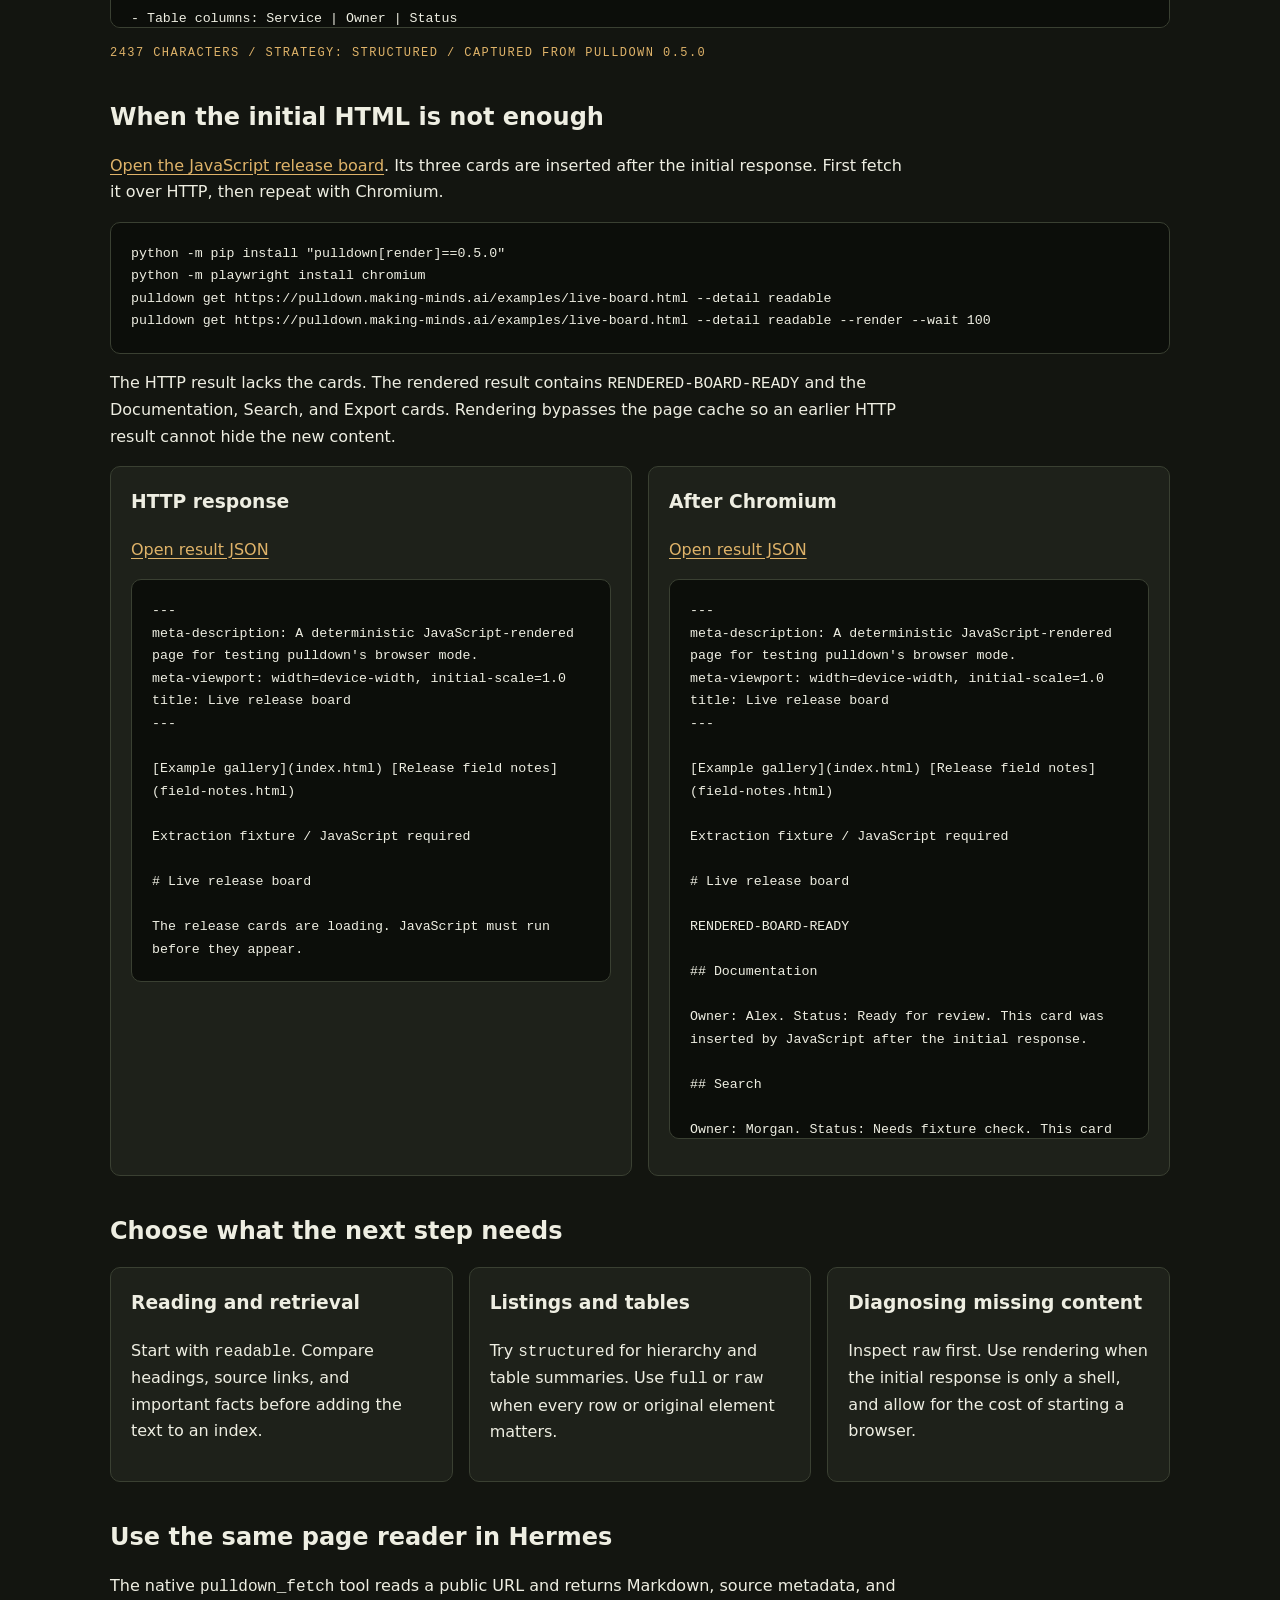
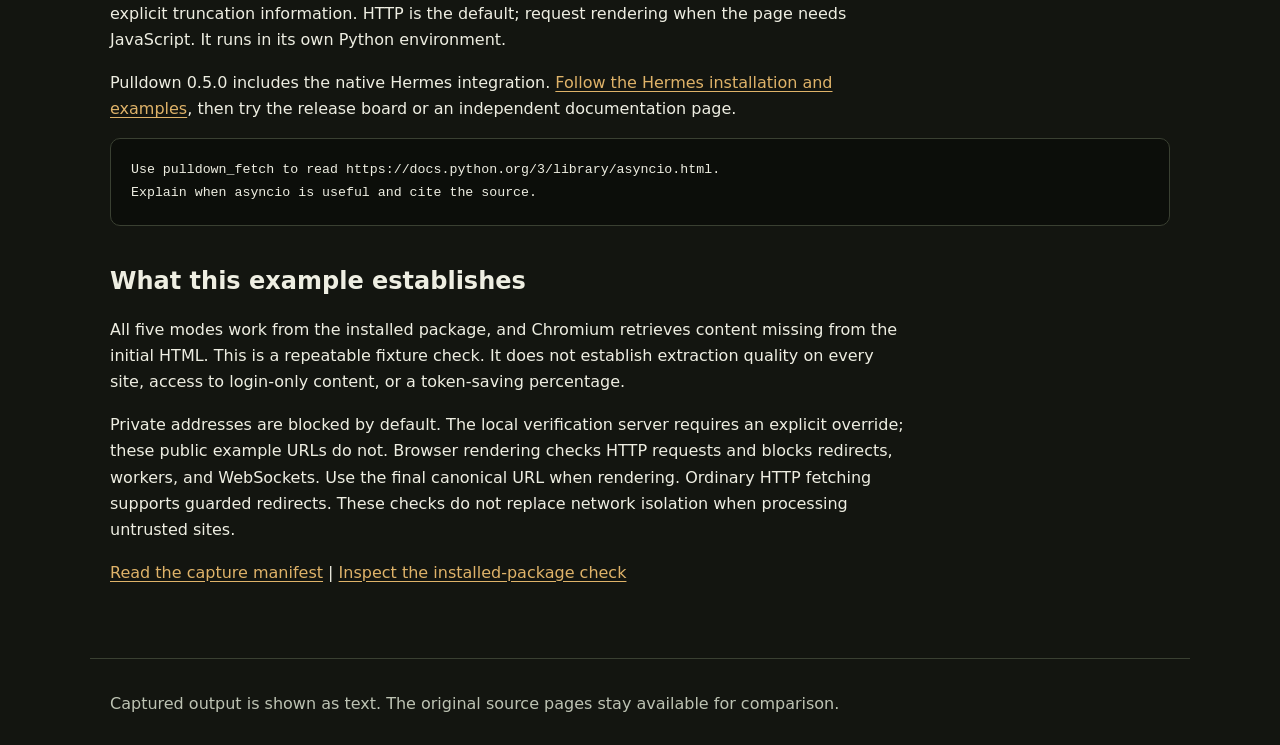
==== commit ca16dc47: "feat: release Pulldown 0.5.0 with native Hermes integration" ====
--- a/website/examples/index.html
+++ b/website/examples/index.html
@@ -11,12 +11,12 @@
 <body>
   <nav aria-label="Main navigation"><a href="../index.html">pulldown</a><a href="https://making-minds.ai/products/pulldown/">Product guide</a><a href="https://github.com/anthony-maio/pulldown">Source</a></nav>
   <main>
-    <p class="eyebrow">A complete first run / Version 0.4.2</p>
+    <p class="eyebrow">A complete first run / Version 0.5.0</p>
     <h1>See what reaches your pipeline.</h1>
     <p class="intro">Compare the source with the text pulldown actually extracted. Start with a stable article, choose a detail level, then try a page whose content only appears after JavaScript runs.</p>
     <h2>Install and fetch the example</h2>
     <p>Use Python 3.10 or newer in a fresh virtual environment. Core extraction works without Chromium.</p>
-    <pre><code>python -m pip install "pulldown==0.4.2"
+    <pre><code>python -m pip install "pulldown==0.5.0"
 pulldown get https://pulldown.making-minds.ai/examples/field-notes.html --detail structured --json-output --meta</code></pre>
     <p>Look for <code>Release field notes</code>, its section headings, and the service table summary. The JSON metadata explains which extraction strategy ran.</p>
     <h2>One page, five outputs</h2>
@@ -28,7 +28,7 @@
     <p id="output-meta" class="eyebrow"></p><p id="copy-status" role="status" aria-live="polite"></p>
     <h2>When the initial HTML is not enough</h2>
     <p><a href="live-board.html" target="_blank" rel="noopener noreferrer">Open the JavaScript release board</a>. Its three cards are inserted after the initial response. First fetch it over HTTP, then repeat with Chromium.</p>
-    <pre><code>python -m pip install "pulldown[render]==0.4.2"
+    <pre><code>python -m pip install "pulldown[render]==0.5.0"
 python -m playwright install chromium
 pulldown get https://pulldown.making-minds.ai/examples/live-board.html --detail readable
 pulldown get https://pulldown.making-minds.ai/examples/live-board.html --detail readable --render --wait 100</code></pre>
@@ -41,7 +41,7 @@
     <div class="cards"><div class="card"><h3>Reading and retrieval</h3><p>Start with <code>readable</code>. Compare headings, source links, and important facts before adding the text to an index.</p></div><div class="card"><h3>Listings and tables</h3><p>Try <code>structured</code> for hierarchy and table summaries. Use <code>full</code> or <code>raw</code> when every row or original element matters.</p></div><div class="card"><h3>Diagnosing missing content</h3><p>Inspect <code>raw</code> first. Use rendering when the initial response is only a shell, and allow for the cost of starting a browser.</p></div></div>
     <h2>Use the same page reader in Hermes</h2>
     <p>The native <code>pulldown_fetch</code> tool reads a public URL and returns Markdown, source metadata, and explicit truncation information. HTTP is the default; request rendering when the page needs JavaScript. It runs in its own Python environment.</p>
-    <p>The Hermes integration currently requires a source installation; the PyPI 0.4.2 commands above cover the existing CLI. <a href="https://github.com/anthony-maio/pulldown/blob/main/docs/hermes.md">Follow the Hermes installation and examples</a>, then try the release board or an independent documentation page.</p>
+    <p>Pulldown 0.5.0 includes the native Hermes integration. <a href="https://github.com/anthony-maio/pulldown/blob/main/docs/hermes.md">Follow the Hermes installation and examples</a>, then try the release board or an independent documentation page.</p>
     <pre><code>Use pulldown_fetch to read https://docs.python.org/3/library/asyncio.html.
 Explain when asyncio is useful and cite the source.</code></pre>
     <h2>What this example establishes</h2>
@@ -74,7 +74,7 @@
         if (mode.value !== chosen) return;
         document.getElementById('mode-output').textContent = result.content;
         const strategy = result.meta && result.meta.routing && result.meta.routing.strategy_used;
-        document.getElementById('output-meta').textContent = result.content.length + ' characters' + (strategy ? ' / Strategy: ' + strategy : '') + ' / Captured from pulldown 0.4.2';
+        document.getElementById('output-meta').textContent = result.content.length + ' characters' + (strategy ? ' / Strategy: ' + strategy : '') + ' / Captured from pulldown 0.5.0';
       } catch (error) {
         if (mode.value === chosen) document.getElementById('mode-output').textContent = 'The capture could not be loaded. Open the result JSON or run the command above.';
       }
